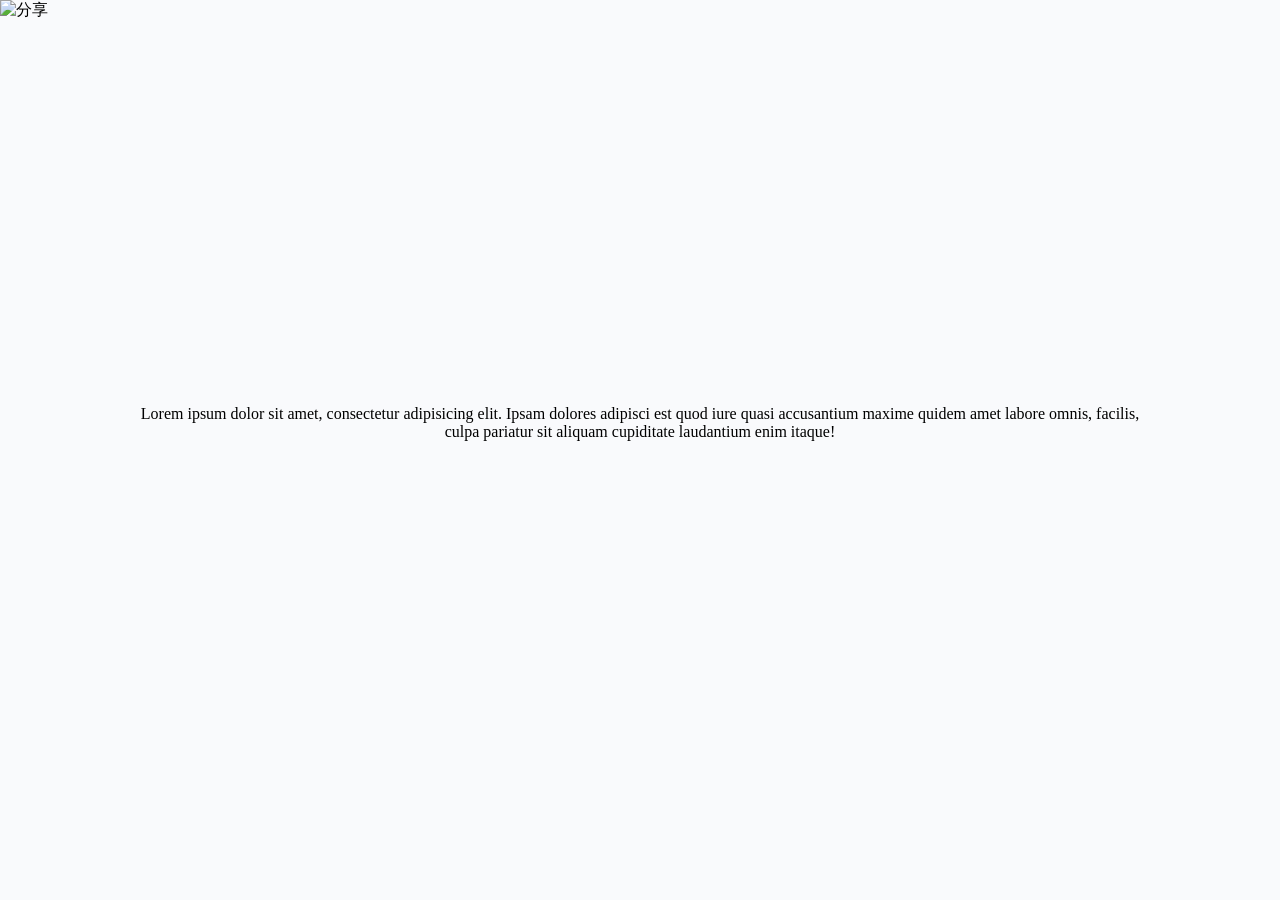
==== index.html @ 6aea2525 "2" ====
<!DOCTYPE html>
<html lang="en">
<head>
	<meta charset="UTF-8">
	<title>分享晒单</title>
	 <meta http-equiv="X-UA-Compatible" content="IE=edge,chrome=1">
	<style>
		*{
			margin: 0;
			padding: 0;
		}
		body{
			background: #F9FAFC;
			height: 100%;
		}
		.share{
			height: 50%;
			display: block;
			width: 100%;
		}
		.mes{
			height: 50%;
			padding: 30% 10%;
			text-align: center;
		}
	</style>
</head>
<body>
	<img class="share" src="share.png" alt="分享">
	<div class="mes">Lorem ipsum dolor sit amet, consectetur adipisicing elit. Ipsam dolores adipisci est quod iure quasi accusantium maxime quidem amet labore omnis, facilis, culpa pariatur sit aliquam cupiditate laudantium enim itaque!</div>
</body>
</html>
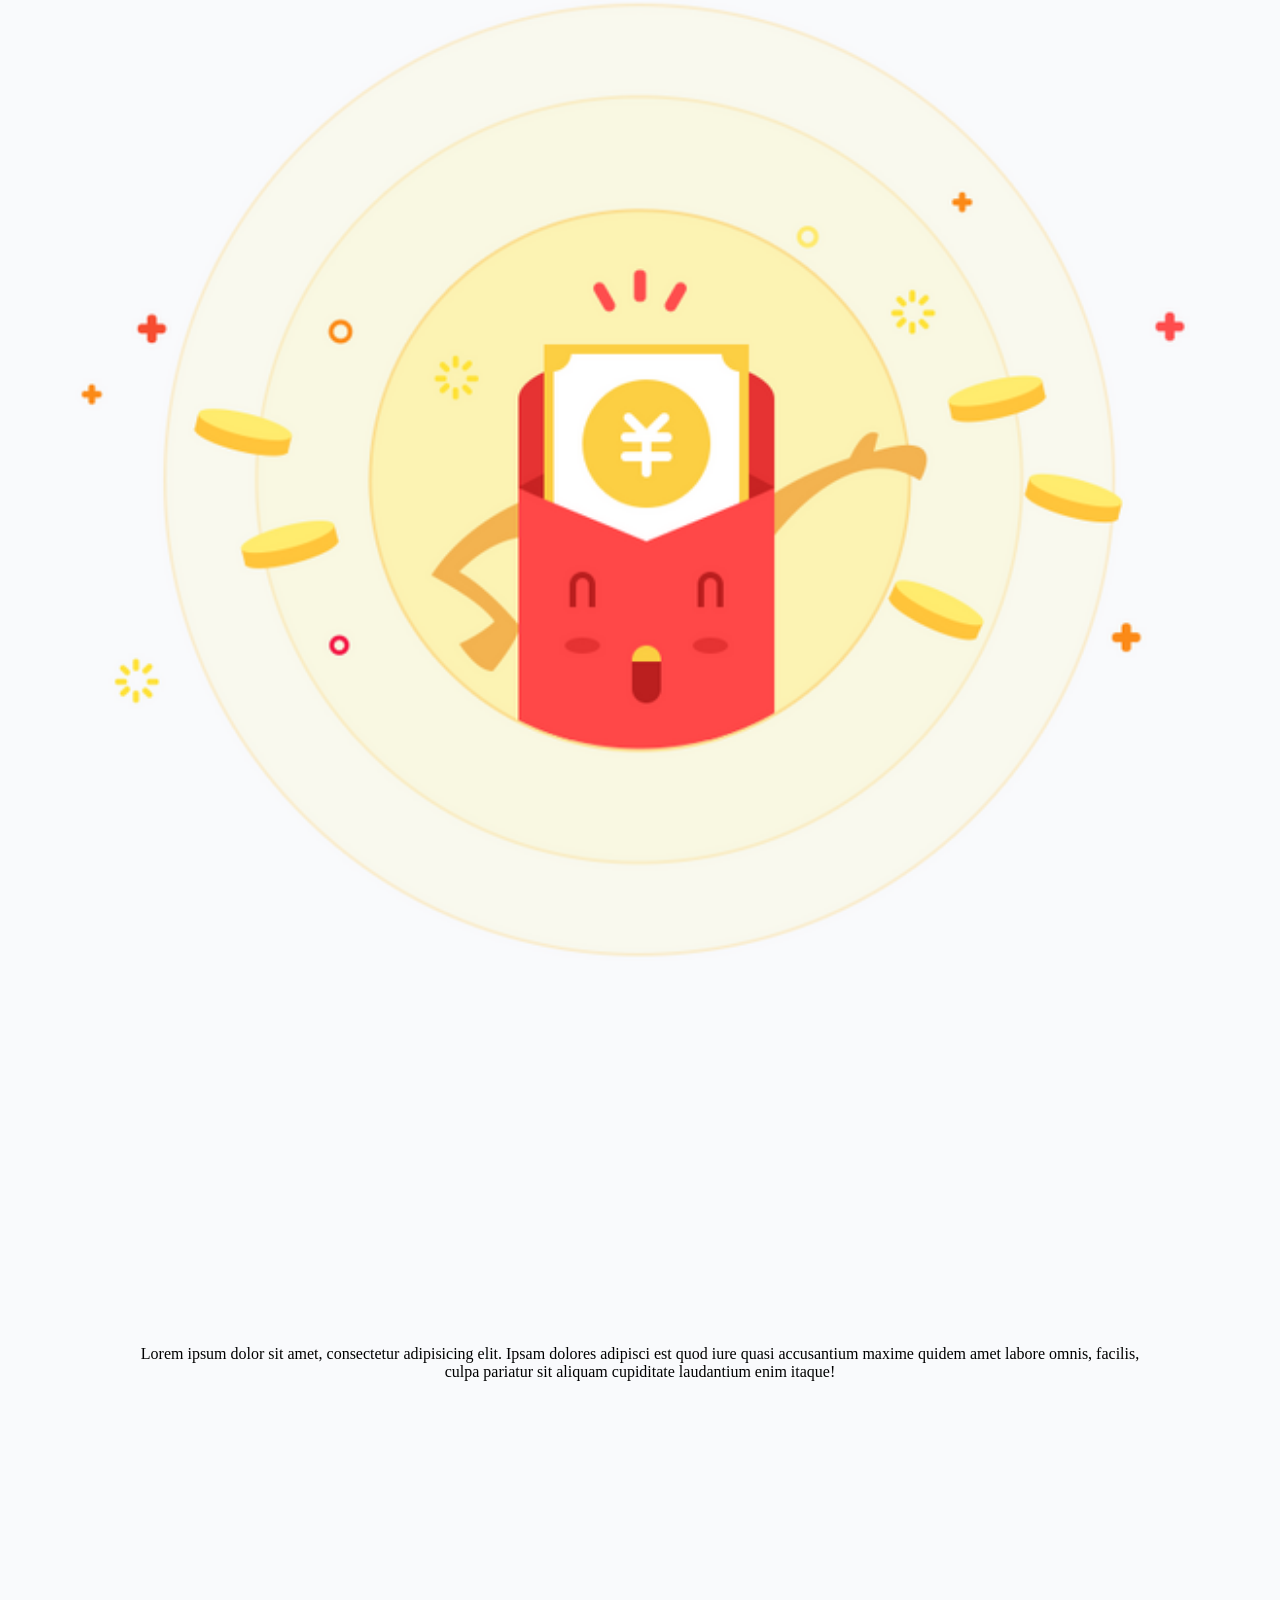
==== commit 4d044ed6: "3" ====
--- a/index.html
+++ b/index.html
@@ -26,7 +26,7 @@
 	</style>
 </head>
 <body>
-	<img class="share" src="share.png" alt="分享">
+	<img class="share" src="./share.png" alt="分享">
 	<div class="mes">Lorem ipsum dolor sit amet, consectetur adipisicing elit. Ipsam dolores adipisci est quod iure quasi accusantium maxime quidem amet labore omnis, facilis, culpa pariatur sit aliquam cupiditate laudantium enim itaque!</div>
 </body>
 </html>
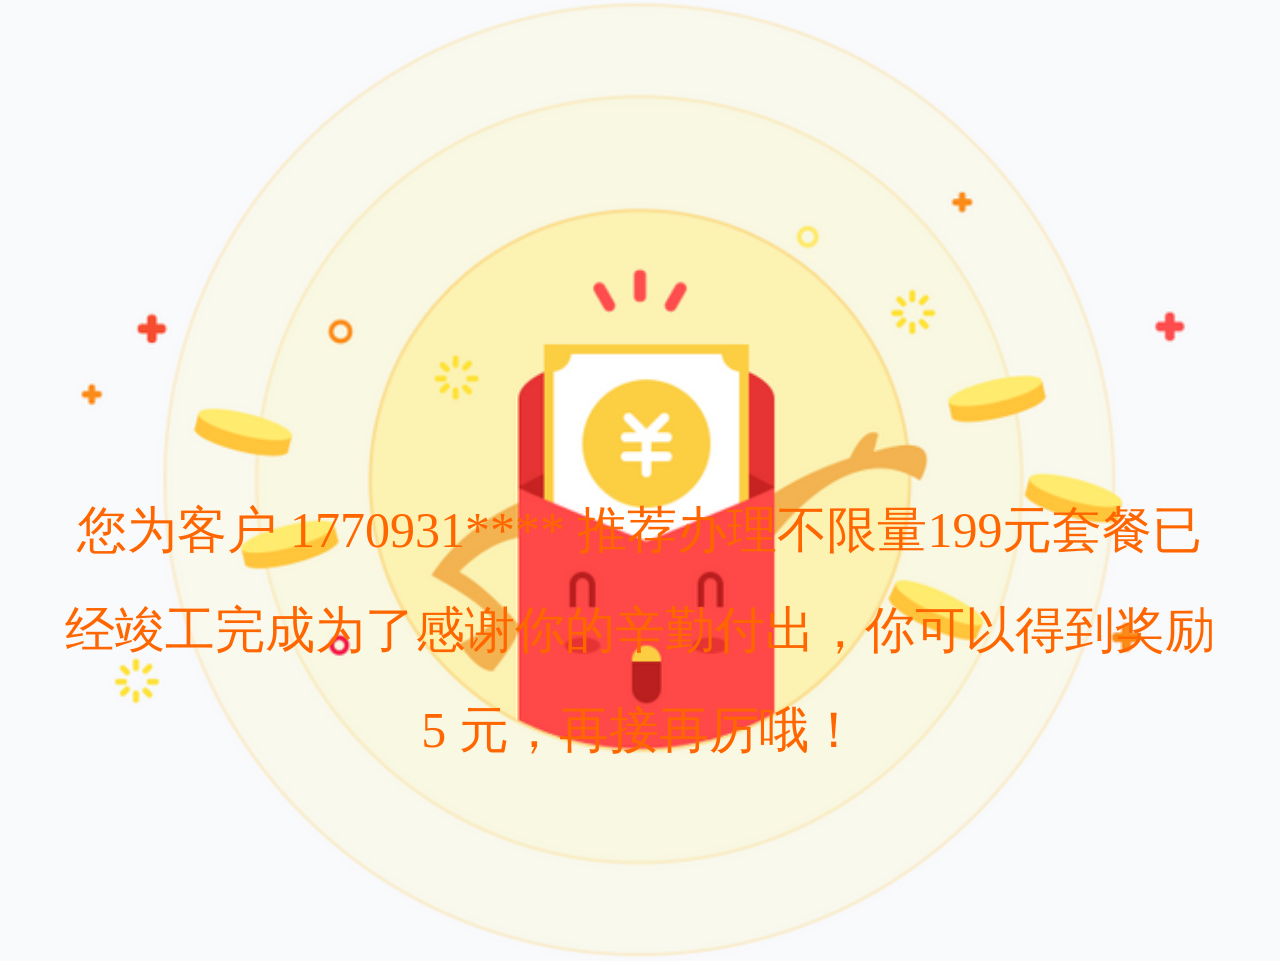
==== commit c717bdcb: "2" ====
--- a/index.html
+++ b/index.html
@@ -9,6 +9,9 @@
 			margin: 0;
 			padding: 0;
 		}
+		html{
+			font-size: 62.5%;
+		}
 		body{
 			background: #F9FAFC;
 			height: 100%;
@@ -19,14 +22,27 @@
 			width: 100%;
 		}
 		.mes{
-			height: 50%;
-			padding: 30% 10%;
+			height: 50%;			
 			text-align: center;
+		}
+		.mes .mes-detil{
+			position: absolute;
+			left: 50%;
+			top: 70%;
+			transform: translate(-50%, -50%);
+			width: 91%;
+			margin: 0 auto;
+			font-size: 5rem;
+			line-height: 10rem;
+			color: #ff6600;
 		}
 	</style>
 </head>
 <body>
-	<img class="share" src="./share.png" alt="分享">
-	<div class="mes">Lorem ipsum dolor sit amet, consectetur adipisicing elit. Ipsam dolores adipisci est quod iure quasi accusantium maxime quidem amet labore omnis, facilis, culpa pariatur sit aliquam cupiditate laudantium enim itaque!</div>
+	<img class="share" src="share.png" alt="分享">
+	<div class="mes">
+		<p class="mes-detil">您为客户 <span id="phone-num">1770931****</span> 
+			推荐办理不限量199元套餐已经竣工完成为了感谢你的辛勤付出，你可以得到奖励 <span id="money">5</span> 元，再接再厉哦！</p>
+	</div>
 </body>
 </html>
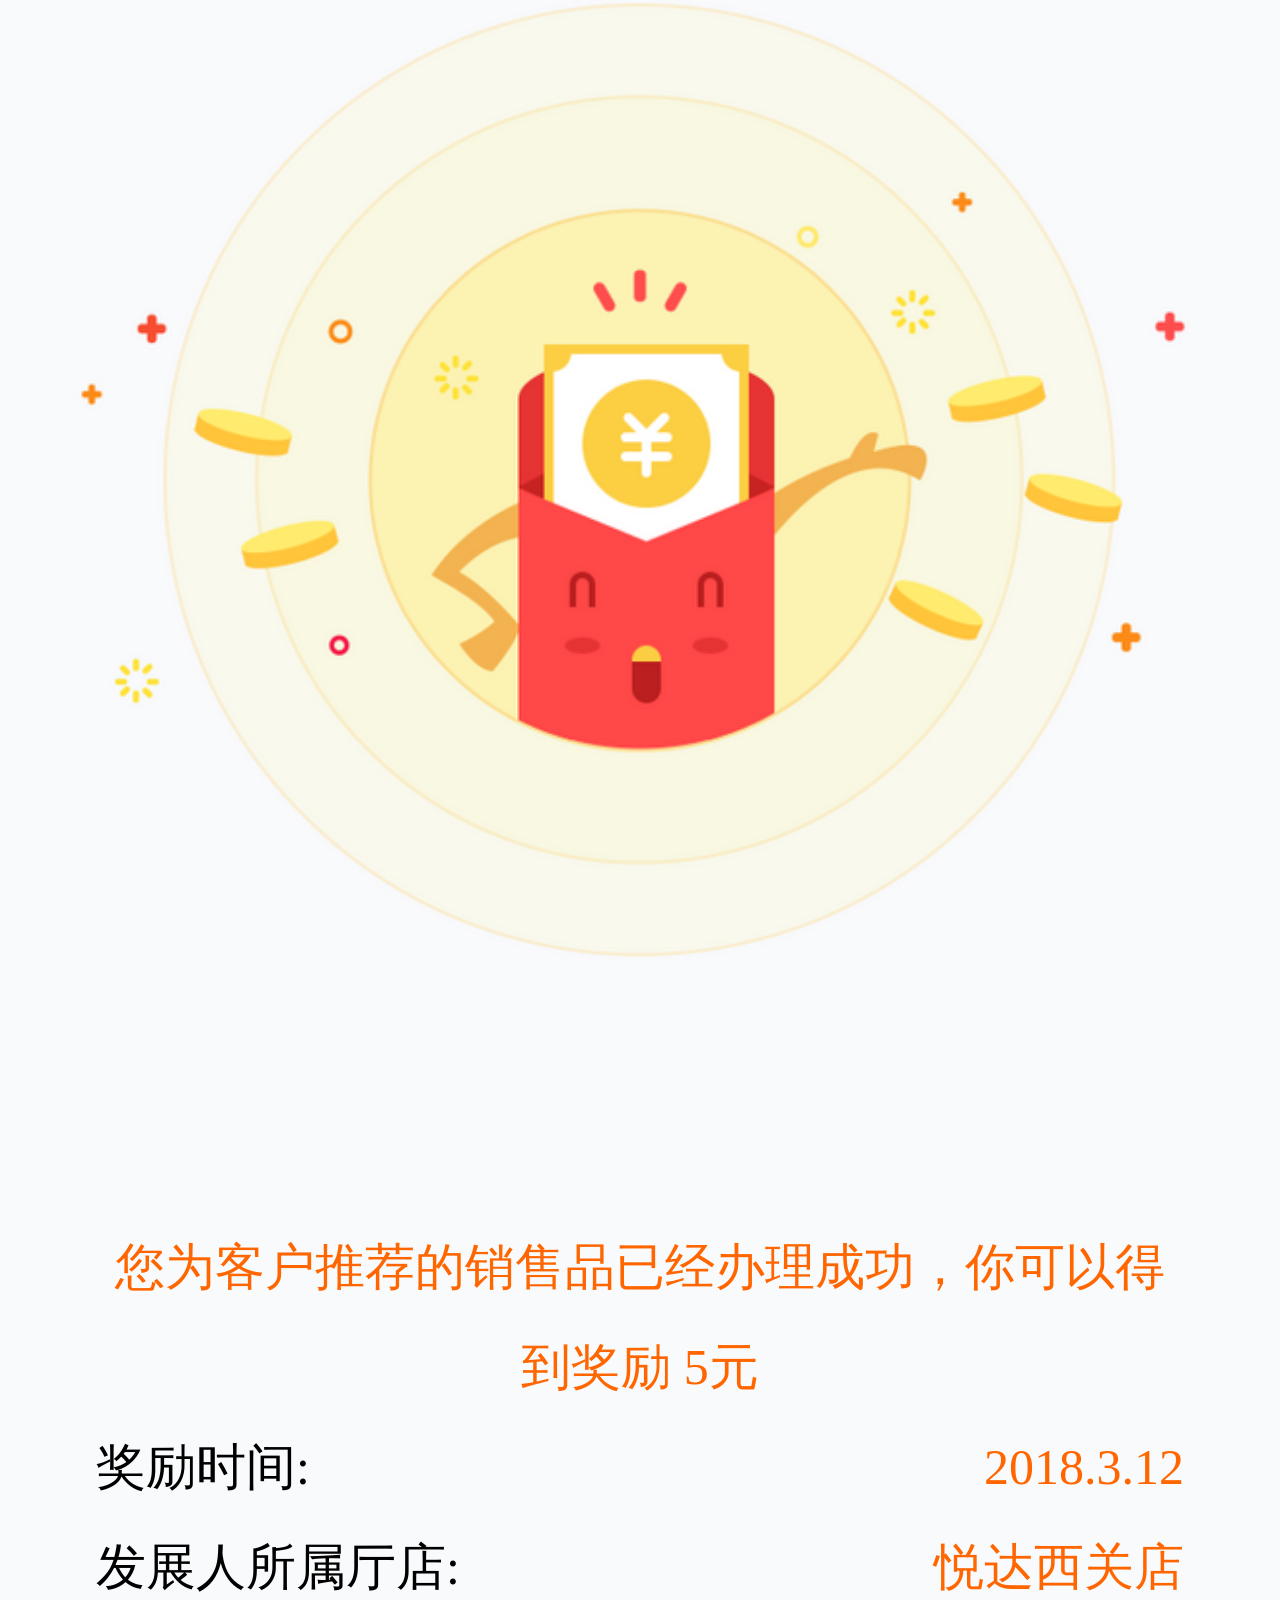
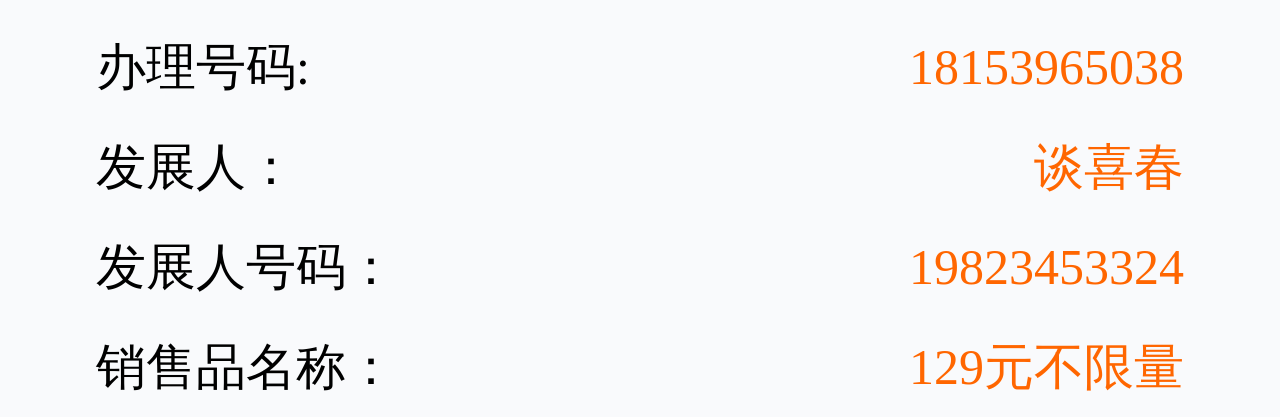
==== commit 2c43b70f: "4" ====
--- a/index.html
+++ b/index.html
@@ -1,13 +1,18 @@
 <!DOCTYPE html>
 <html lang="en">
 <head>
-	<meta charset="UTF-8">
-	<title>分享晒单</title>
+	<meta charset="GBK">
+	<title>����ɹ��</title>
 	 <meta http-equiv="X-UA-Compatible" content="IE=edge,chrome=1">
 	<style>
 		*{
 			margin: 0;
 			padding: 0;
+		}
+		.clearfix:after{
+			content: '';
+			display: block;
+			visibility: hidden;
 		}
 		html{
 			font-size: 62.5%;
@@ -17,32 +22,46 @@
 			height: 100%;
 		}
 		.share{
-			height: 50%;
+			height: 60%;
 			display: block;
 			width: 100%;
 		}
 		.mes{
-			height: 50%;			
+			margin-top: 20%;
+			height: 40%;			
+			
+		}
+		.mes .mes-detil:nth-child(1){
 			text-align: center;
+			color: #ff6600;
 		}
 		.mes .mes-detil{
-			position: absolute;
+			/* position: absolute;
 			left: 50%;
 			top: 70%;
-			transform: translate(-50%, -50%);
-			width: 91%;
+			transform: translate(-50%, -50%); */
+			text-align: left;
+			width: 85%;
 			margin: 0 auto;
 			font-size: 5rem;
 			line-height: 10rem;
+		}
+		.mes .mes-detil>span{
 			color: #ff6600;
+			float: right;
 		}
 	</style>
 </head>
 <body>
-	<img class="share" src="share.png" alt="分享">
+	<img class="share" src="share.png" alt="�������">
 	<div class="mes">
-		<p class="mes-detil">您为客户 <span id="phone-num">1770931****</span> 
-			推荐办理不限量199元套餐已经竣工完成为了感谢你的辛勤付出，你可以得到奖励 <span id="money">5</span> 元，再接再厉哦！</p>
+		<p class='mes-detil clearfix'>��Ϊ�ͻ��Ƽ�������Ʒ�Ѿ������ɹ�������Եõ����� 5Ԫ</p>
+		<p class="mes-detil clearfix">����ʱ��: <span>2018.3.12</span></p>
+		<p class="mes-detil clearfix">��չ����������: <span>�ô����ص�</span></p>
+		<p class="mes-detil clearfix">��������: <span>18153965038</span></p>
+		<p class="mes-detil clearfix">��չ�ˣ� <span≯ϲ��</span></p>
+		<p class="mes-detil clearfix">��չ�˺��룺<span>19823453324</span></p>
+		<p class="mes-detil clearfix">����Ʒ���ƣ�<span>129Ԫ������</span></p>
 	</div>
 </body>
 </html>
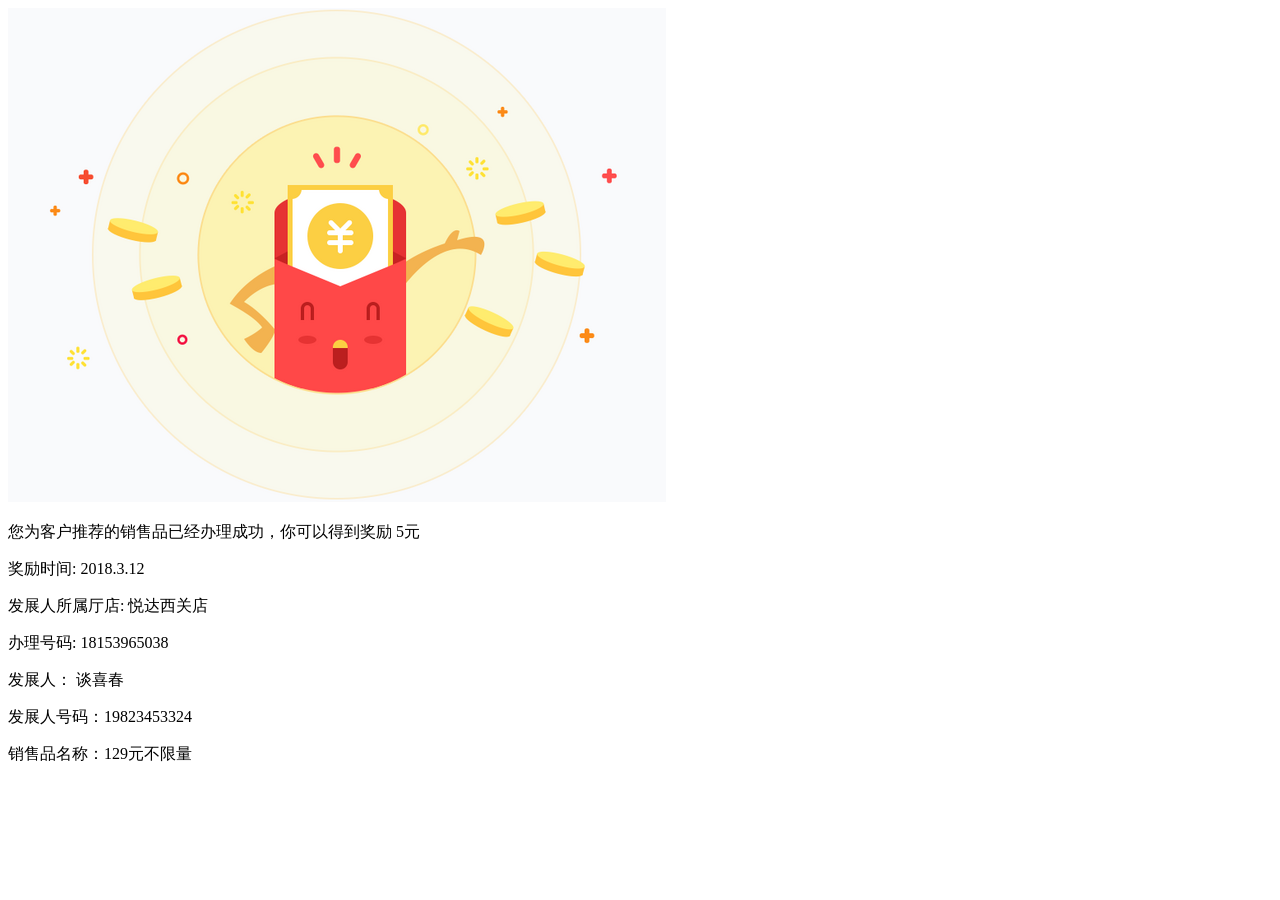
==== commit 6c398e0c: "56" ====
--- a/index.html
+++ b/index.html
@@ -1,67 +1,23 @@
-<!DOCTYPE html>
+﻿<!DOCTYPE html>
 <html lang="en">
 <head>
-	<meta charset="GBK">
-	<title>����ɹ��</title>
-	 <meta http-equiv="X-UA-Compatible" content="IE=edge,chrome=1">
-	<style>
-		*{
-			margin: 0;
-			padding: 0;
-		}
-		.clearfix:after{
-			content: '';
-			display: block;
-			visibility: hidden;
-		}
-		html{
-			font-size: 62.5%;
-		}
-		body{
-			background: #F9FAFC;
-			height: 100%;
-		}
-		.share{
-			height: 60%;
-			display: block;
-			width: 100%;
-		}
-		.mes{
-			margin-top: 20%;
-			height: 40%;			
-			
-		}
-		.mes .mes-detil:nth-child(1){
-			text-align: center;
-			color: #ff6600;
-		}
-		.mes .mes-detil{
-			/* position: absolute;
-			left: 50%;
-			top: 70%;
-			transform: translate(-50%, -50%); */
-			text-align: left;
-			width: 85%;
-			margin: 0 auto;
-			font-size: 5rem;
-			line-height: 10rem;
-		}
-		.mes .mes-detil>span{
-			color: #ff6600;
-			float: right;
-		}
-	</style>
+	<meta charset="utf-8">
+	<title>分享晒单</title>
+	
+    <meta name="viewport" content="width=device-width,initial-scale=1.0,user-scalable=no" />
+    
+	<link rel="stylesheet" href="share.css">
 </head>
 <body>
-	<img class="share" src="share.png" alt="�������">
+	<img class="share" src="share.png" alt="分享红包">
 	<div class="mes">
-		<p class='mes-detil clearfix'>��Ϊ�ͻ��Ƽ�������Ʒ�Ѿ������ɹ�������Եõ����� 5Ԫ</p>
-		<p class="mes-detil clearfix">����ʱ��: <span>2018.3.12</span></p>
-		<p class="mes-detil clearfix">��չ����������: <span>�ô����ص�</span></p>
-		<p class="mes-detil clearfix">��������: <span>18153965038</span></p>
-		<p class="mes-detil clearfix">��չ�ˣ� <span≯ϲ��</span></p>
-		<p class="mes-detil clearfix">��չ�˺��룺<span>19823453324</span></p>
-		<p class="mes-detil clearfix">����Ʒ���ƣ�<span>129Ԫ������</span></p>
+		<p class='mes-detil clearfix'>您为客户推荐的销售品已经办理成功，你可以得到奖励 5元</p>
+		<p class="mes-detil clearfix">奖励时间: <span>2018.3.12</span></p>
+		<p class="mes-detil clearfix">发展人所属厅店: <span>悦达西关店</span></p>
+		<p class="mes-detil clearfix">办理号码: <span>18153965038</span></p>
+		<p class="mes-detil clearfix">发展人： <span>谈喜春</span></p>
+		<p class="mes-detil clearfix">发展人号码：<span>19823453324</span></p>
+		<p class="mes-detil clearfix">销售品名称：<span>129元不限量</span></p>
 	</div>
 </body>
 </html>
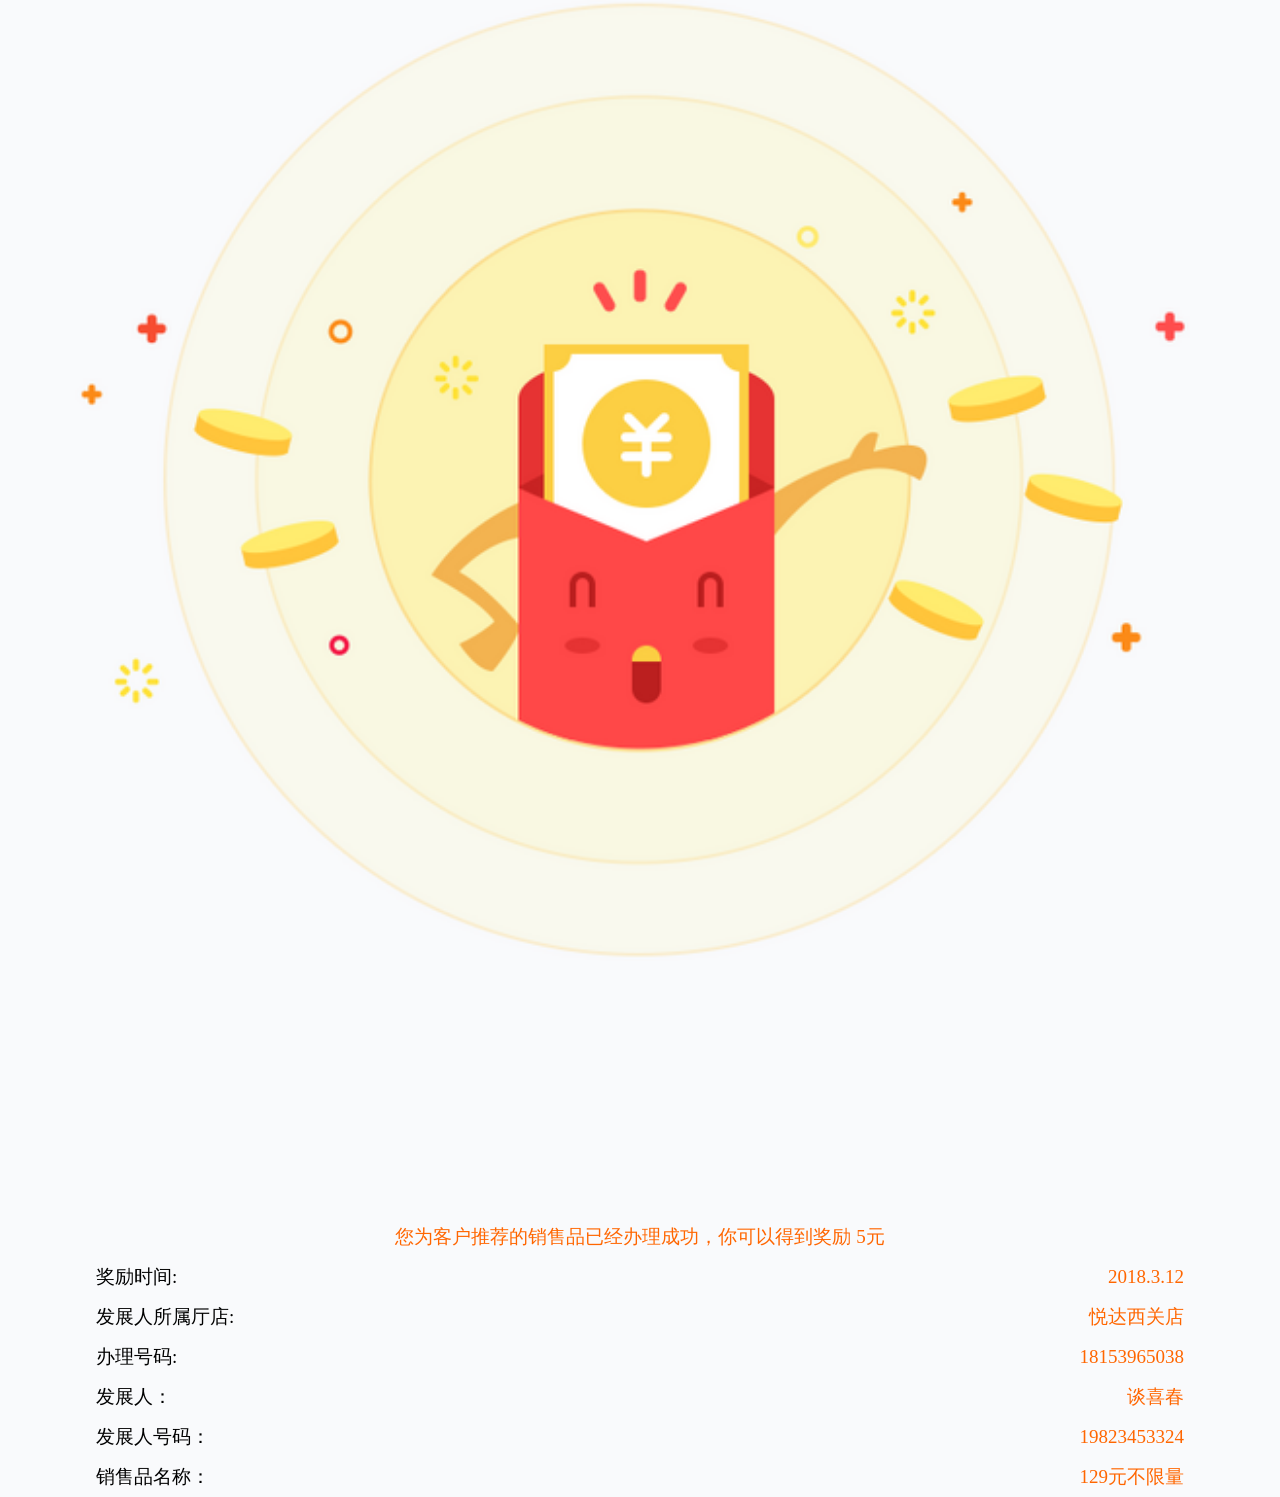
==== commit 58f1c79a: "2" ====
--- a/index.html
+++ b/index.html
@@ -1,23 +1,21 @@
-﻿<!DOCTYPE html>
+<!DOCTYPE html>
 <html lang="en">
 <head>
-	<meta charset="utf-8">
-	<title>分享晒单</title>
-	
-    <meta name="viewport" content="width=device-width,initial-scale=1.0,user-scalable=no" />
-    
-	<link rel="stylesheet" href="share.css">
+	<meta charset="GBK">
+	<title>����ɹ��</title>
+	<meta name="viewport" content="width=device-width, initial-scale=1, maximum-scale=1">
+	<link rel="stylesheet" href="./share.css">
 </head>
 <body>
-	<img class="share" src="share.png" alt="分享红包">
+	<img class="share" src="share.png" alt="�������">
 	<div class="mes">
-		<p class='mes-detil clearfix'>您为客户推荐的销售品已经办理成功，你可以得到奖励 5元</p>
-		<p class="mes-detil clearfix">奖励时间: <span>2018.3.12</span></p>
-		<p class="mes-detil clearfix">发展人所属厅店: <span>悦达西关店</span></p>
-		<p class="mes-detil clearfix">办理号码: <span>18153965038</span></p>
-		<p class="mes-detil clearfix">发展人： <span>谈喜春</span></p>
-		<p class="mes-detil clearfix">发展人号码：<span>19823453324</span></p>
-		<p class="mes-detil clearfix">销售品名称：<span>129元不限量</span></p>
+		<p class='mes-detil clearfix'>��Ϊ�ͻ��Ƽ�������Ʒ�Ѿ������ɹ�������Եõ����� 5Ԫ</p>
+		<p class="mes-detil clearfix">����ʱ��: <span>2018.3.12</span></p>
+		<p class="mes-detil clearfix">��չ����������: <span>�ô����ص�</span></p>
+		<p class="mes-detil clearfix">��������: <span>18153965038</span></p>
+		<p class="mes-detil clearfix">��չ�ˣ� <span≯ϲ��</span></p>
+		<p class="mes-detil clearfix">��չ�˺��룺<span>19823453324</span></p>
+		<p class="mes-detil clearfix">����Ʒ���ƣ�<span>129Ԫ������</span></p>
 	</div>
 </body>
 </html>
--- a/share.css
+++ b/share.css
@@ -0,0 +1,45 @@
+*{
+			margin: 0;
+			padding: 0;
+		}
+		.clearfix:after{
+			content: '';
+			display: block;
+			visibility: hidden;
+		}
+		html{
+			font-size: 62.5%;
+		}
+		body{
+			background: #F9FAFC;
+			height: 100%;
+		}
+		.share{
+			height: 60%;
+			display: block;
+			width: 100%;
+		}
+		.mes{
+			margin-top: 20%;
+			height: 40%;			
+			
+		}
+		.mes .mes-detil:nth-child(1){
+			text-align: center;
+			color: #ff6600;
+		}
+		.mes .mes-detil{
+			/* position: absolute;
+			left: 50%;
+			top: 70%;
+			transform: translate(-50%, -50%); */
+			text-align: left;
+			width: 85%;
+			margin: 0 auto;
+			font-size: 1.9rem;
+			line-height: 4rem;
+		}
+		.mes .mes-detil>span{
+			color: #ff6600;
+			float: right;
+		}
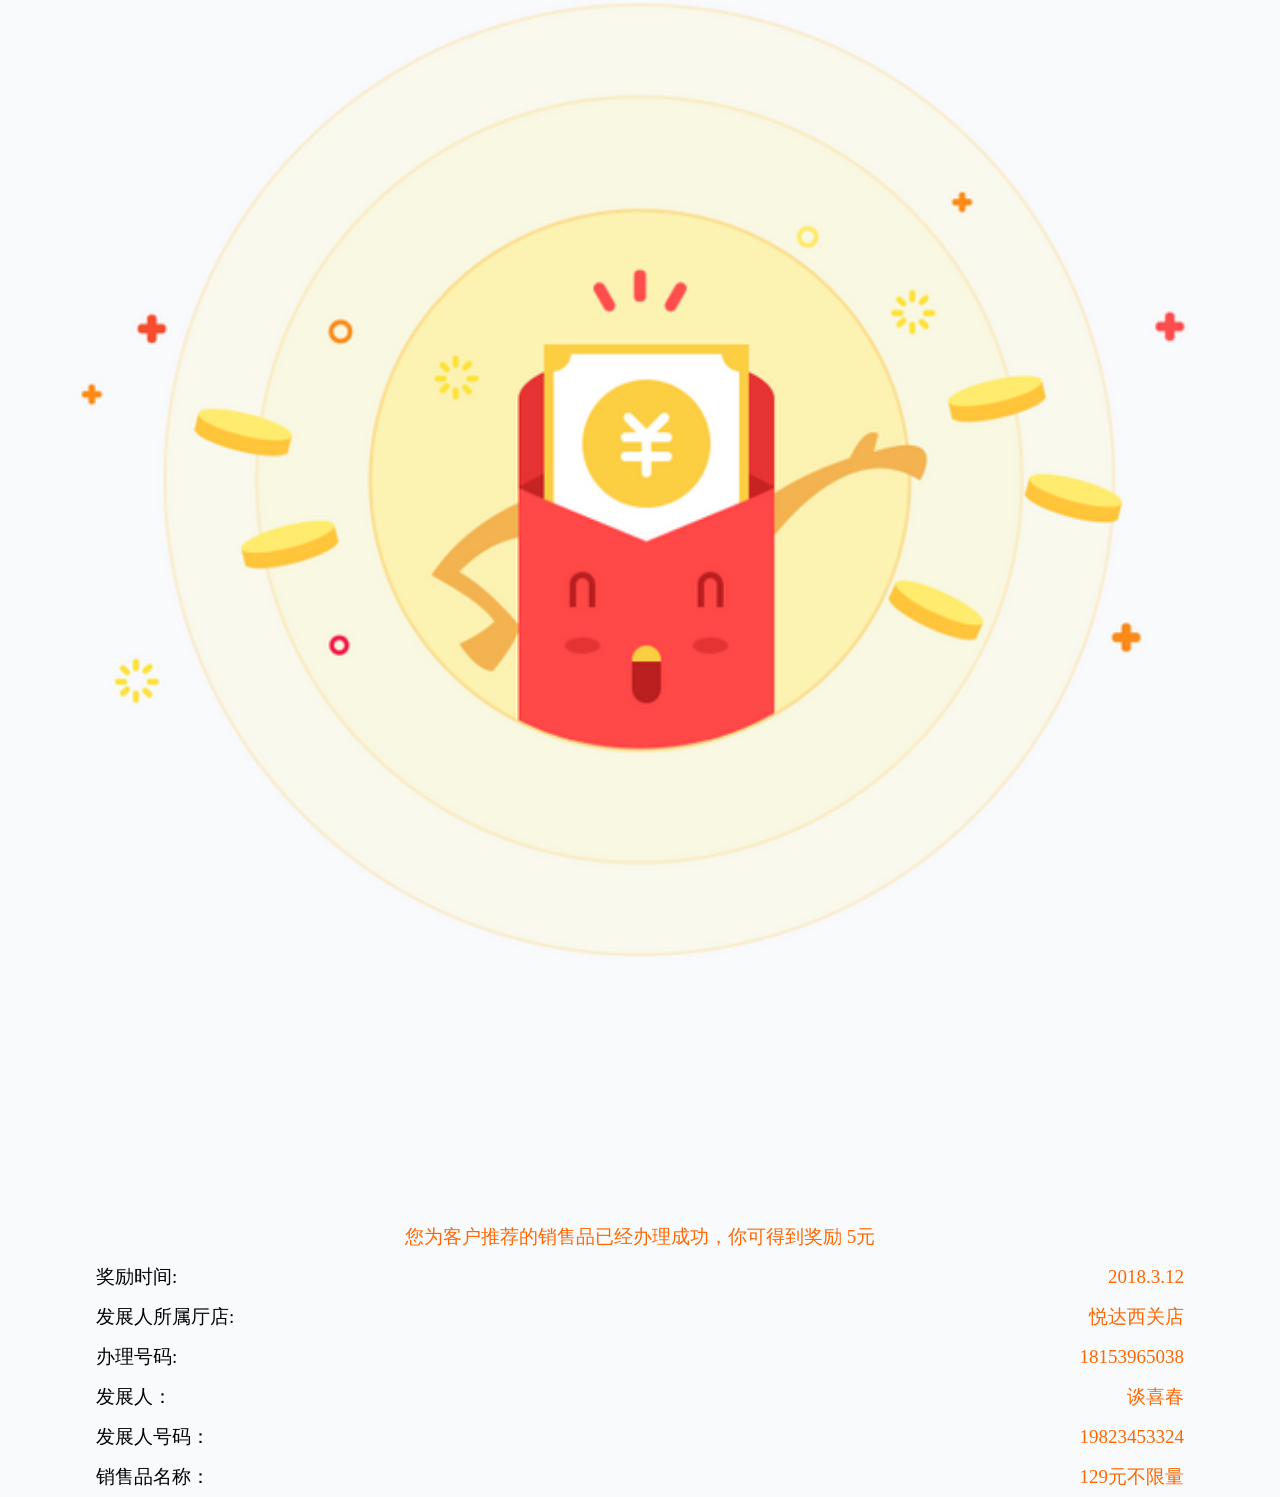
==== commit cfbe9ef1: "2" ====
--- a/index.html
+++ b/index.html
@@ -1,21 +1,21 @@
 <!DOCTYPE html>
 <html lang="en">
 <head>
-	<meta charset="GBK">
-	<title>����ɹ��</title>
+	<meta charset="utf-8">
+	<title>分享晒单</title>
 	<meta name="viewport" content="width=device-width, initial-scale=1, maximum-scale=1">
 	<link rel="stylesheet" href="./share.css">
 </head>
 <body>
-	<img class="share" src="share.png" alt="�������">
+	<img class="share" src="share.png" alt="分享红包">
 	<div class="mes">
-		<p class='mes-detil clearfix'>��Ϊ�ͻ��Ƽ�������Ʒ�Ѿ������ɹ�������Եõ����� 5Ԫ</p>
-		<p class="mes-detil clearfix">����ʱ��: <span>2018.3.12</span></p>
-		<p class="mes-detil clearfix">��չ����������: <span>�ô����ص�</span></p>
-		<p class="mes-detil clearfix">��������: <span>18153965038</span></p>
-		<p class="mes-detil clearfix">��չ�ˣ� <span≯ϲ��</span></p>
-		<p class="mes-detil clearfix">��չ�˺��룺<span>19823453324</span></p>
-		<p class="mes-detil clearfix">����Ʒ���ƣ�<span>129Ԫ������</span></p>
+		<p class='mes-detil clearfix'>您为客户推荐的销售品已经办理成功，你可得到奖励 5元</p>
+		<p class="mes-detil clearfix">奖励时间: <span>2018.3.12</span></p>
+		<p class="mes-detil clearfix">发展人所属厅店: <span>悦达西关店</span></p>
+		<p class="mes-detil clearfix">办理号码: <span>18153965038</span></p>
+		<p class="mes-detil clearfix">发展人： <span>谈喜春</span></p>
+		<p class="mes-detil clearfix">发展人号码：<span>19823453324</span></p>
+		<p class="mes-detil clearfix">销售品名称：<span>129元不限量</span></p>
 	</div>
 </body>
 </html>
